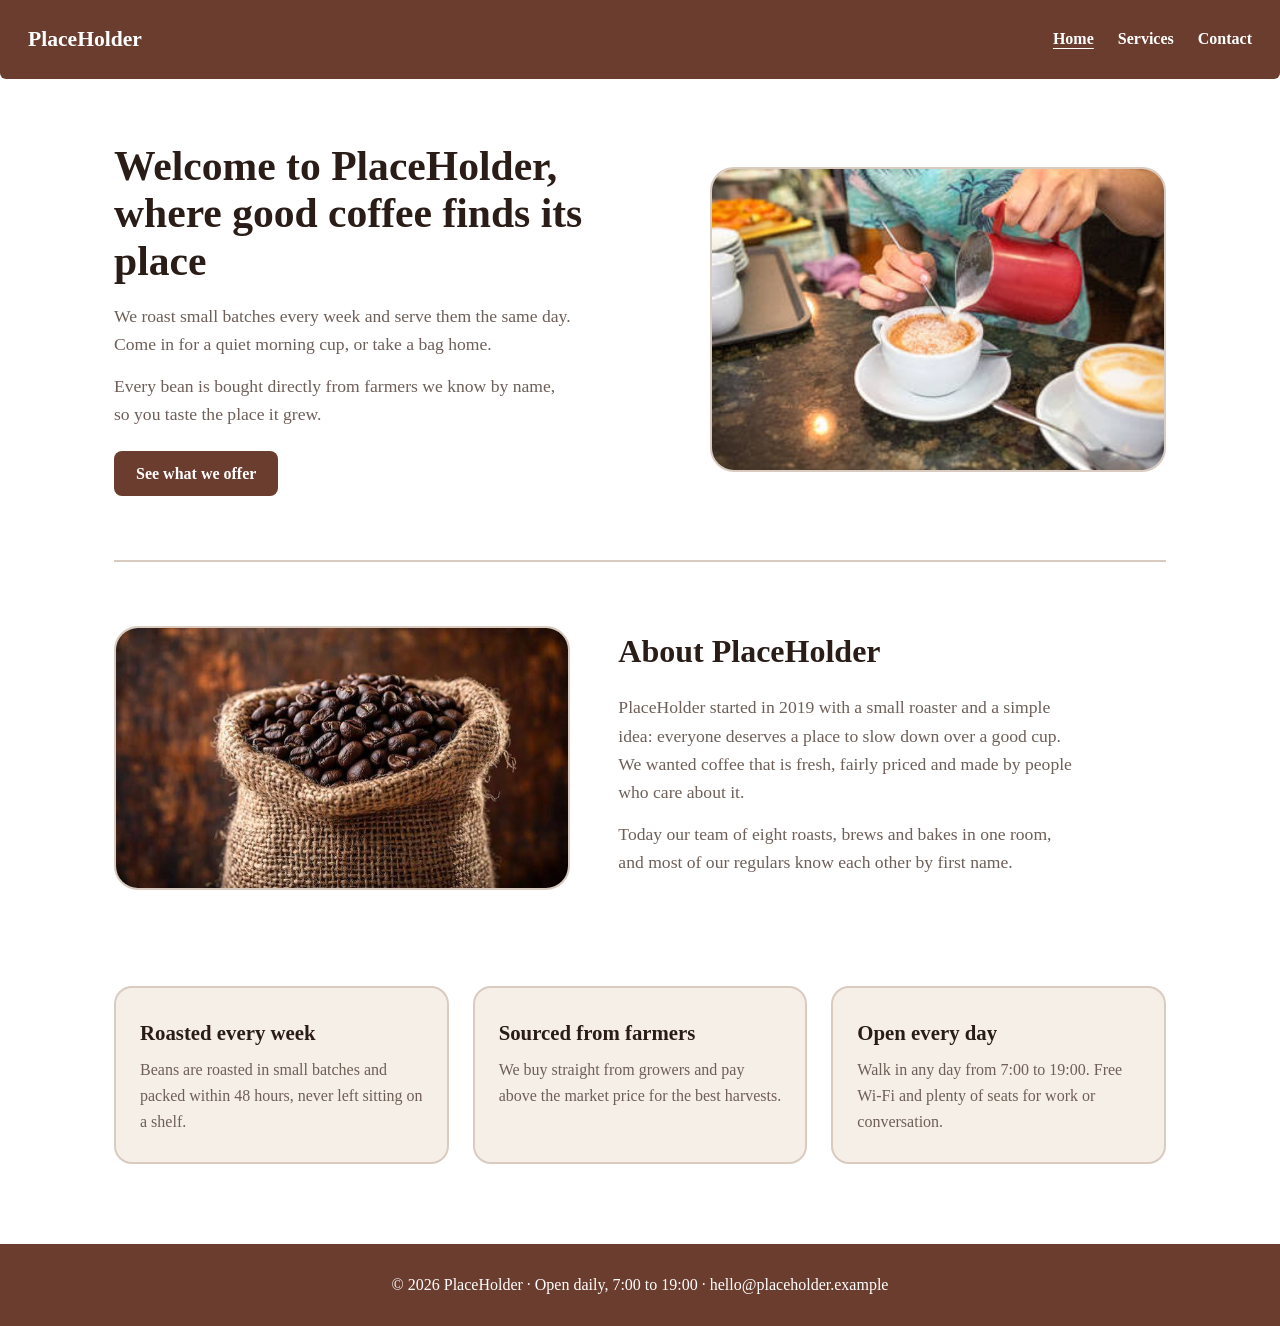
==== index.html @ 855a4574 "Frame the site for client-mkuu-site  three pages, one nav, one stylesheet" ====
<!DOCTYPE html>
<html lang="en">
<head>
  <meta charset="UTF-8">
  <meta name="viewport" content="width=device-width, initial-scale=1">
  <title>PlaceHolder | Freshly roasted coffee</title>
  <link rel="stylesheet" href="./style.css">
</head>
<body>

  <header class="navbar">
    <a class="logo" href="index.html">PlaceHolder</a>
    <nav>
      <ul class="nav-links">
        <li><a href="index.html" aria-current="page">Home</a></li>
        <li><a href="services.html">Services</a></li>
        <li><a href="contact.html">Contact</a></li>
      </ul>
    </nav>
  </header>

  <main>

    <section class="split">
      <div class="split-text">
        <h1>Welcome to PlaceHolder, where good coffee finds its place</h1>
        <p>We roast small batches every week and serve them the same day. Come in for a quiet morning cup, or take a bag home.</p>
        <p>Every bean is bought directly from farmers we know by name, so you taste the place it grew.</p>
        <a class="button" href="services.html">See what we offer</a>
      </div>
      <div class="split-media">
        <img src="./images/barista.jpg" alt="A barista pouring a fresh cup of coffee" onerror="this.remove()">
      </div>
    </section>

    <hr class="divider">

    <section class="split reverse">
      <div class="split-media">
        <img src="./images/coffee.jpg" alt="Coffee beans roasting in the shop" onerror="this.remove()">
      </div>
      <div class="split-text">
        <h2>About PlaceHolder</h2>
        <p>PlaceHolder started in 2019 with a small roaster and a simple idea: everyone deserves a place to slow down over a good cup. We wanted coffee that is fresh, fairly priced and made by people who care about it.</p>
        <p>Today our team of eight roasts, brews and bakes in one room, and most of our regulars know each other by first name.</p>
      </div>
    </section>

    <section class="cards" aria-label="Why choose us">
      <article class="card">
        <h3>Roasted every week</h3>
        <p>Beans are roasted in small batches and packed within 48 hours, never left sitting on a shelf.</p>
      </article>
      <article class="card">
        <h3>Sourced from farmers</h3>
        <p>We buy straight from growers and pay above the market price for the best harvests.</p>
      </article>
      <article class="card">
        <h3>Open every day</h3>
        <p>Walk in any day from 7:00 to 19:00. Free Wi-Fi and plenty of seats for work or conversation.</p>
      </article>
    </section>

  </main>

  <footer class="footer">
    <p>&copy; 2026 PlaceHolder &middot; Open daily, 7:00 to 19:00 &middot; hello@placeholder.example</p>
  </footer>

</body>
</html>
---- style.css ----
:root {
  --brown: #6b3d2e;
  --brown-dark: #4e2b20;
  --sand: #f6efe8;
  --ink: #2a1d18;
  --muted: #6e5f58;
  --line: #d9cbbf;
  --white: #ffffff;
  --font: "Times New Roman", Times, Georgia, serif;
}

* { box-sizing: border-box; margin: 0; padding: 0; }

body {
  font-family: var(--font);
  color: var(--ink);
  background: var(--white);
  line-height: 1.6;
}

a { color: inherit; }

/* ---------- Navbar ---------- */
.navbar {
  display: flex;
  align-items: center;
  justify-content: space-between;
  padding: 22px 28px;
  background: var(--brown);
  color: var(--white);
  border-radius: 0 0 6px 6px;
}

.logo {
  font-size: 1.35rem;
  font-weight: 700;
  text-decoration: none;
}

.nav-links {
  display: flex;
  gap: 24px;
  list-style: none;
}

.nav-links a {
  font-weight: 700;
  text-decoration: none;
}

.nav-links a:hover,
.nav-links a:focus-visible {
  text-decoration: underline;
  text-underline-offset: 4px;
}

/* ---------- Layout ---------- */
main {
  max-width: 1100px;
  margin: 0 auto;
  padding: 0 24px;
}

.split {
  display: grid;
  grid-template-columns: 1.2fr 1fr;
  gap: 48px;
  align-items: center;
  padding: 64px 0;
}

.split.reverse {
  grid-template-columns: 1fr 1.2fr;
}

.split-text h1 {
  font-size: 2.6rem;
  line-height: 1.15;
  margin-bottom: 16px;
}

.split-text h2 {
  font-size: 2rem;
  margin-bottom: 16px;
}

.split-text p {
  max-width: 52ch;
  margin-bottom: 14px;
  color: var(--muted);
  font-size: 1.1rem;
}

/* Image box: shows a soft placeholder until a real image loads */
.split-media {
  min-height: 260px;
  background: var(--sand);
  border: 2px solid var(--line);
  border-radius: 24px;
  overflow: hidden;
}

.split-media img {
  display: block;
  width: 100%;
  height: 100%;
  min-height: 260px;
  object-fit: cover;
}

.divider {
  border: 0;
  border-top: 2px solid var(--line);
}

.button {
  display: inline-block;
  margin-top: 8px;
  padding: 10px 22px;
  background: var(--brown);
  color: var(--white);
  font-weight: 700;
  text-decoration: none;
  border-radius: 8px;
}

.button:hover,
.button:focus-visible {
  background: var(--brown-dark);
}

/* ---------- Cards ---------- */
.cards {
  display: grid;
  grid-template-columns: repeat(3, 1fr);
  gap: 24px;
  padding: 32px 0 80px;
}

.card {
  padding: 28px 24px;
  background: var(--sand);
  border: 2px solid var(--line);
  border-radius: 18px;
}

.card h3 {
  font-size: 1.3rem;
  margin-bottom: 8px;
}

.card p {
  color: var(--muted);
}

/* ---------- Footer ---------- */
.footer {
  padding: 28px;
  text-align: center;
  background: var(--brown);
  color: var(--white);
}

/* ---------- Mobile ---------- */
@media (max-width: 800px) {
  .split,
  .split.reverse {
    grid-template-columns: 1fr;
    gap: 28px;
    padding: 40px 0;
  }

  /* keep text first, image second on small screens */
  .split.reverse .split-text { order: -1; }

  .cards { grid-template-columns: 1fr; }
  .split-text h1 { font-size: 2rem; }
}

@media (max-width: 480px) {
  .navbar { padding: 16px; }
  .nav-links { gap: 14px; }
}

/* ---------- Active nav link ---------- */
.nav-links a[aria-current="page"] {
  text-decoration: underline;
  text-underline-offset: 4px;
}

/* ---------- Inner pages ---------- */
.page-intro {
  padding: 56px 0 40px;
}

.page-intro h1 {
  font-size: 2.6rem;
  line-height: 1.15;
  margin-bottom: 12px;
}

.page-intro p {
  max-width: 56ch;
  color: var(--muted);
  font-size: 1.1rem;
}

.cta {
  margin-bottom: 80px;
  padding: 40px 32px;
  text-align: center;
  background: var(--sand);
  border: 2px solid var(--line);
  border-radius: 24px;
}

.cta h2 {
  font-size: 1.7rem;
  margin-bottom: 8px;
}

.cta p {
  max-width: 50ch;
  margin: 0 auto 16px;
  color: var(--muted);
}

/* ---------- Contact ---------- */
.contact-layout {
  align-items: start;
}

.contact-form {
  display: flex;
  flex-direction: column;
  gap: 8px;
  padding: 28px 24px;
  background: var(--sand);
  border: 2px solid var(--line);
  border-radius: 18px;
}

.contact-form label {
  font-weight: 700;
}

.contact-form input,
.contact-form textarea {
  width: 100%;
  margin-bottom: 8px;
  padding: 10px 12px;
  font: inherit;
  color: var(--ink);
  background: var(--white);
  border: 2px solid var(--line);
  border-radius: 8px;
}

.contact-form input:focus-visible,
.contact-form textarea:focus-visible {
  outline: 2px solid var(--brown);
  outline-offset: 1px;
}

.contact-form .button {
  align-self: flex-start;
  border: 0;
  font: inherit;
  font-weight: 700;
  cursor: pointer;
}
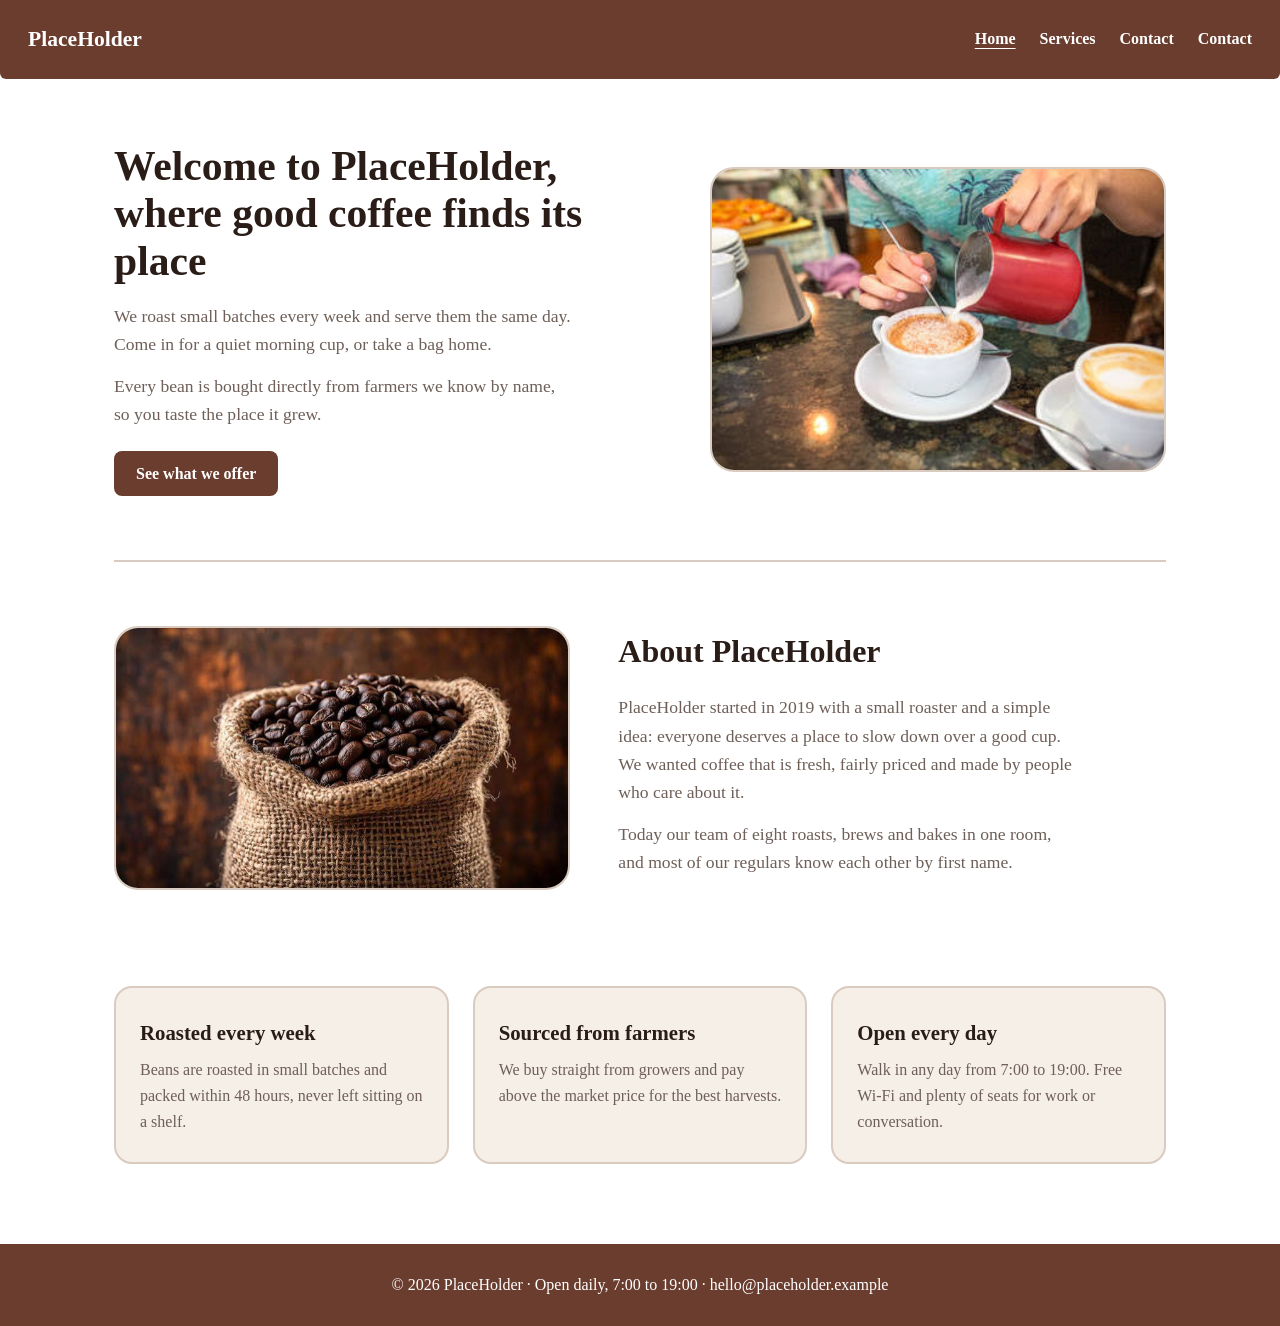
==== commit df3c87c2: "added the 404.html and then modified css and nav" ====
--- a/index.html
+++ b/index.html
@@ -8,6 +8,7 @@
 </head>
 <body>
 
+  
   <header class="navbar">
     <a class="logo" href="index.html">PlaceHolder</a>
     <nav>
@@ -15,6 +16,7 @@
         <li><a href="index.html" aria-current="page">Home</a></li>
         <li><a href="services.html">Services</a></li>
         <li><a href="contact.html">Contact</a></li>
+        <li><a href="404.html">Contact</a></li>
       </ul>
     </nav>
   </header>
@@ -68,4 +70,4 @@
   </footer>
 
 </body>
-</html>+</html>
--- a/style.css
+++ b/style.css
@@ -268,4 +268,8 @@
   font: inherit;
   font-weight: 700;
   cursor: pointer;
+}
+
+.no-page {
+  color: var(--brown)
 }
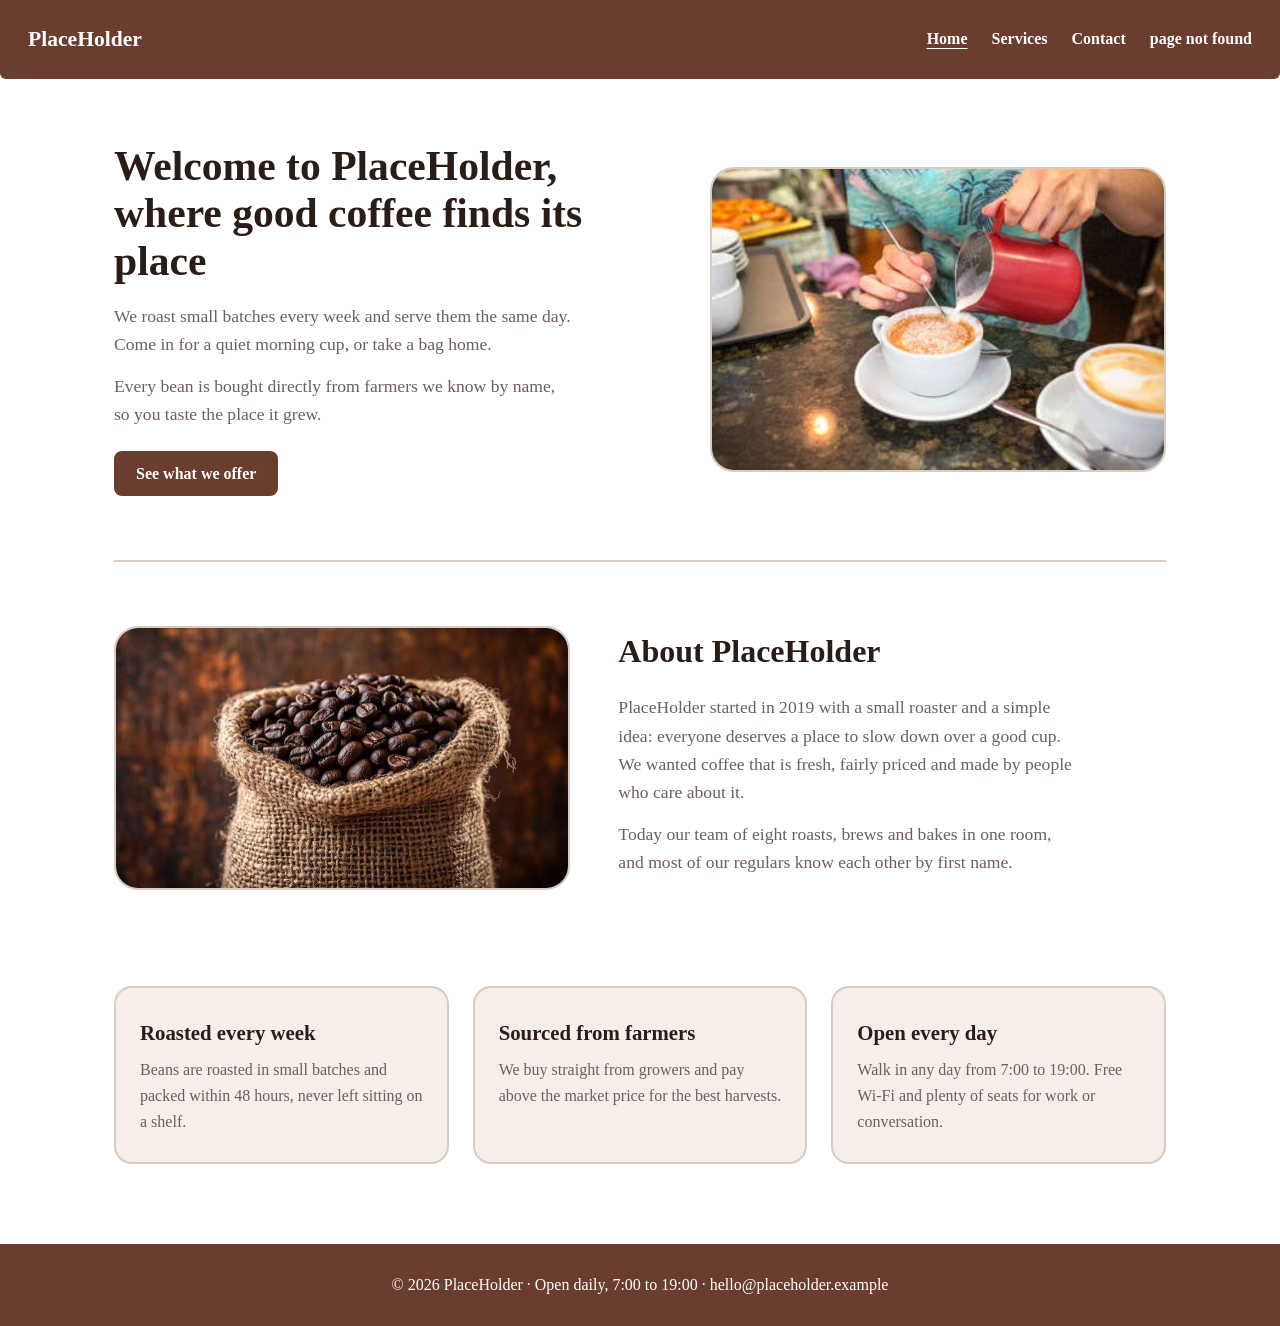
==== commit 76058c6f: "updating the naming for page not faound" ====
--- a/index.html
+++ b/index.html
@@ -16,7 +16,7 @@
         <li><a href="index.html" aria-current="page">Home</a></li>
         <li><a href="services.html">Services</a></li>
         <li><a href="contact.html">Contact</a></li>
-        <li><a href="404.html">Contact</a></li>
+        <li><a href="404.html">page not found</a></li>
       </ul>
     </nav>
   </header>
